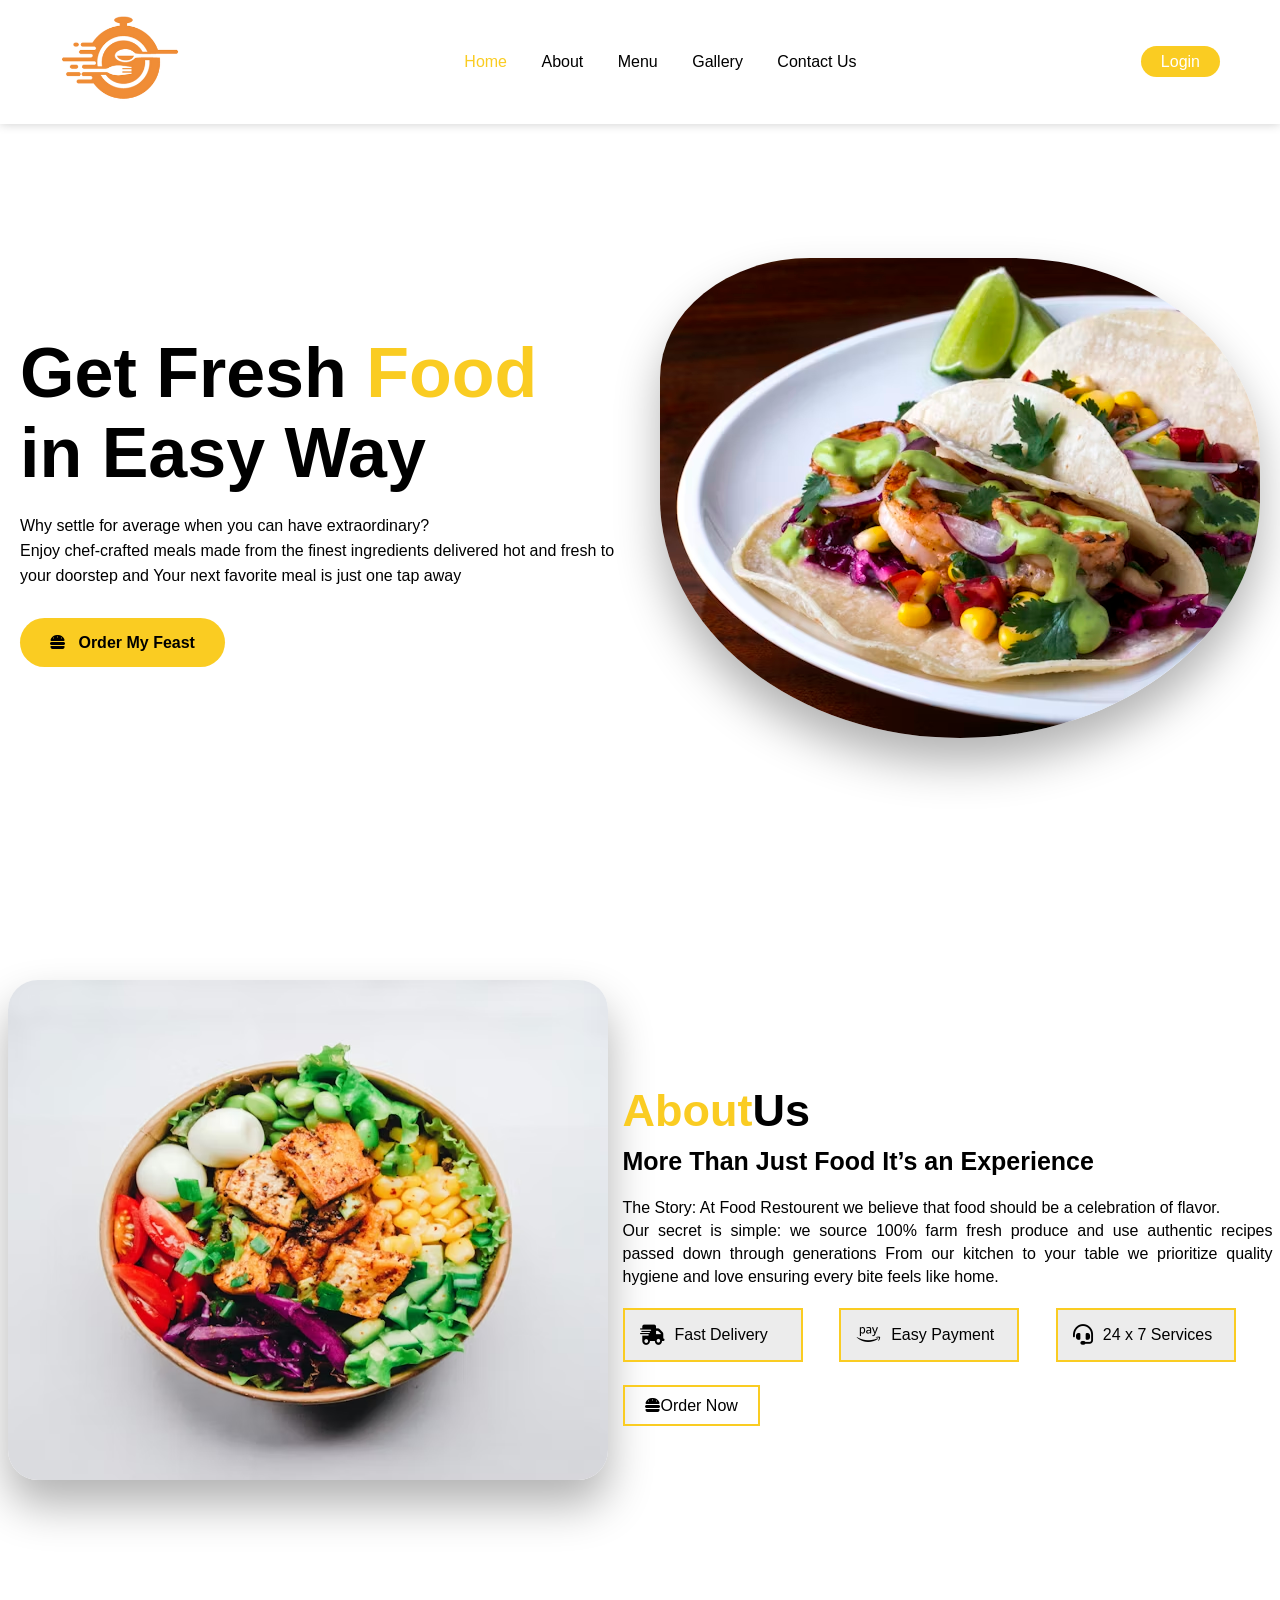
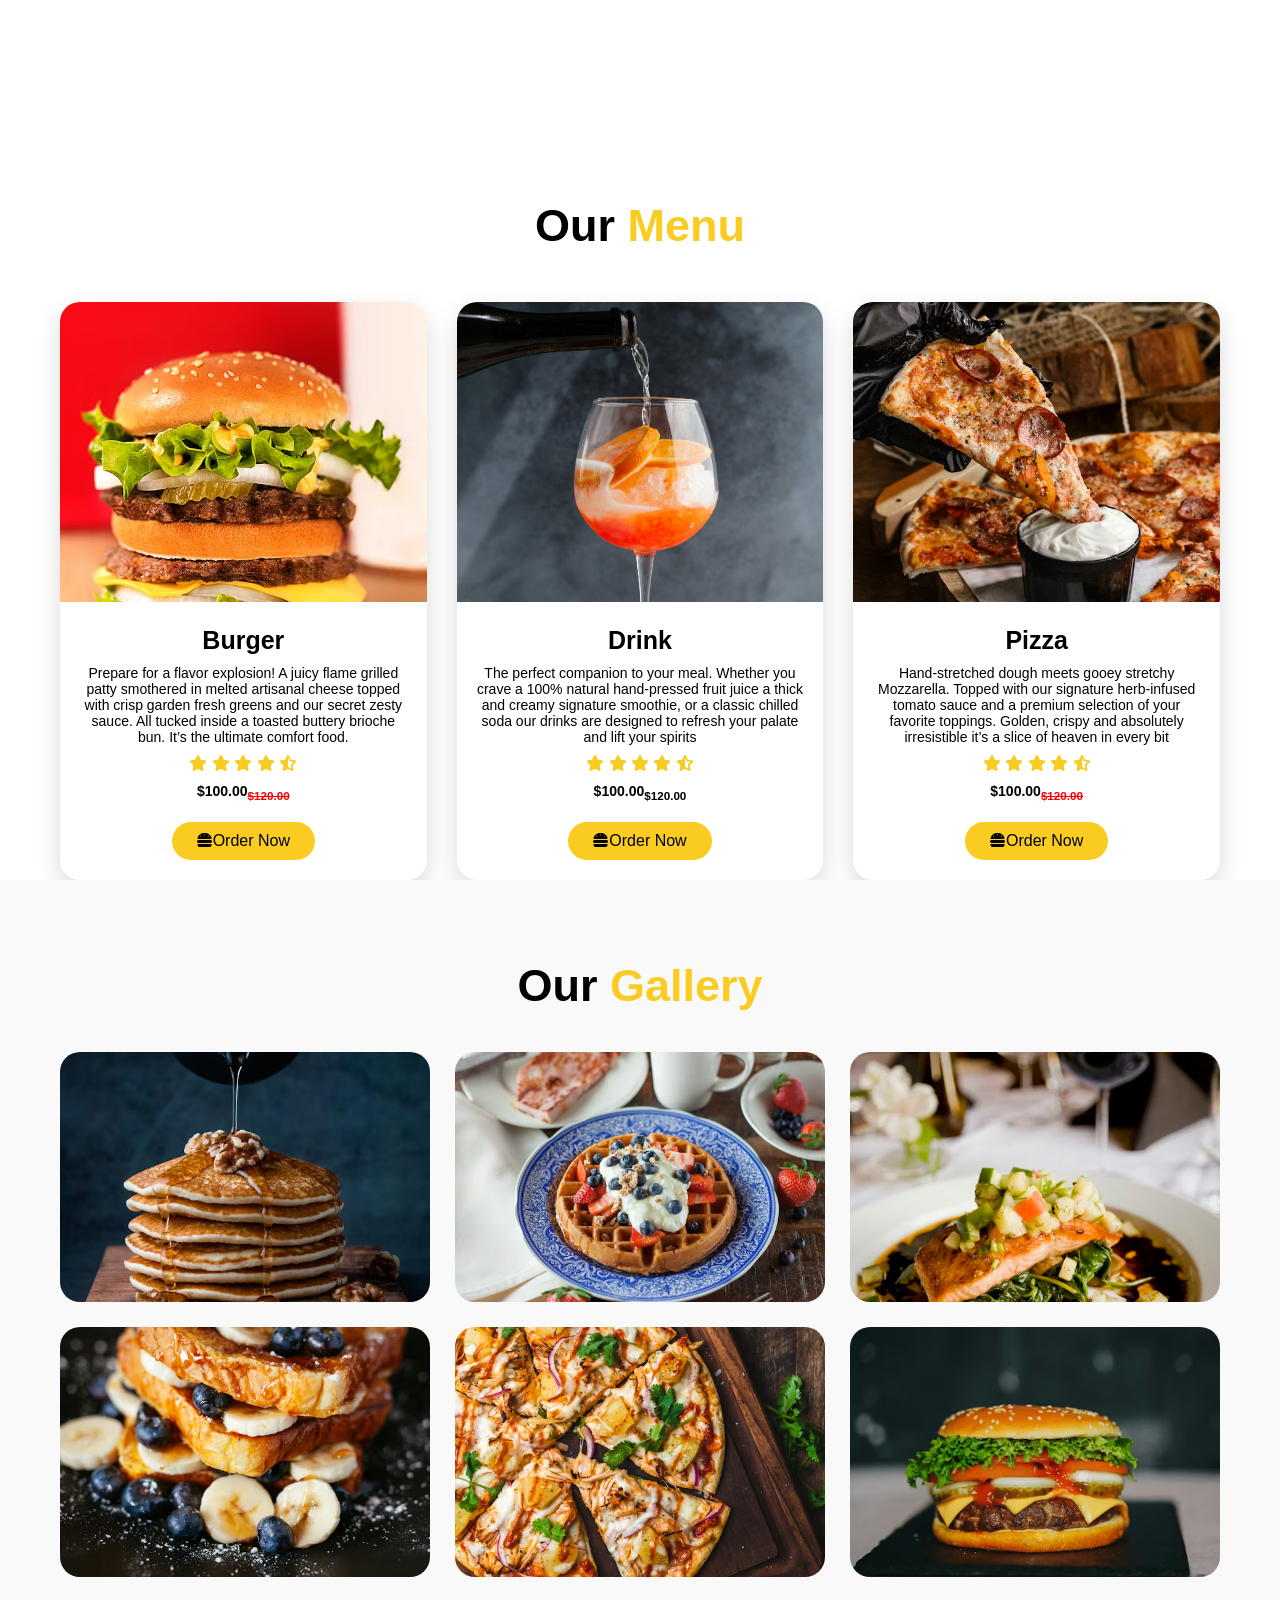
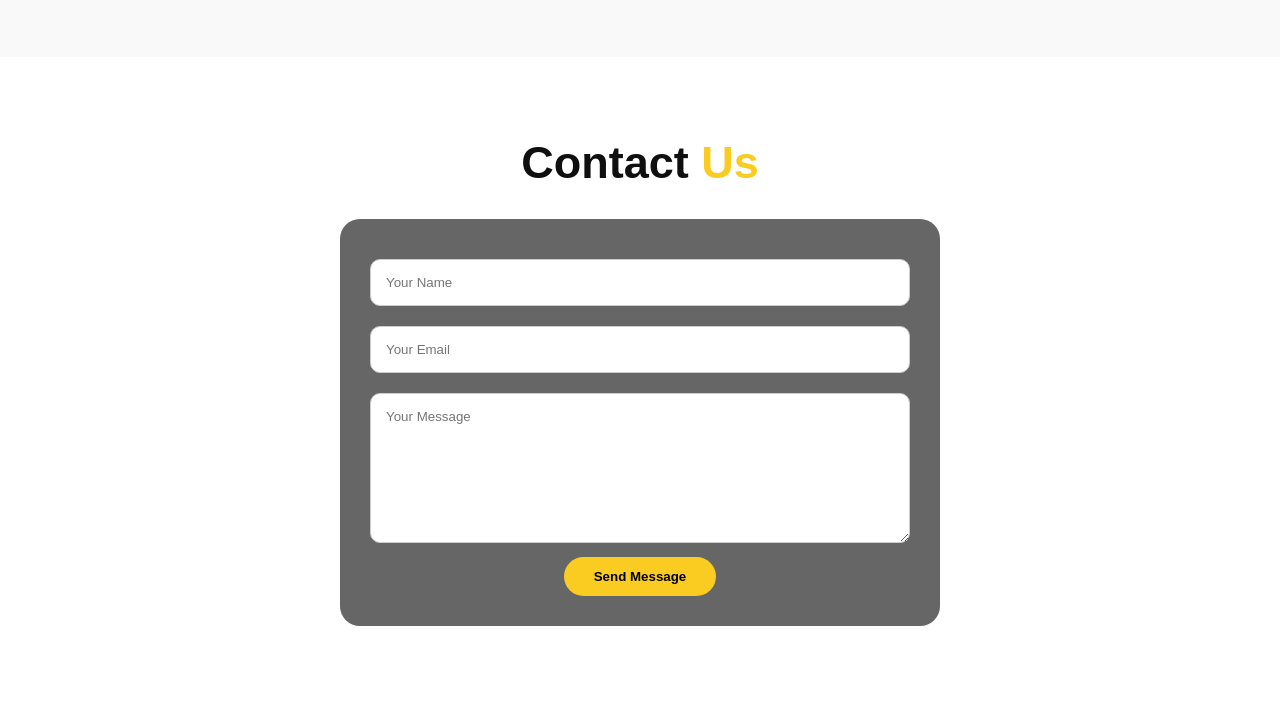
==== index.html @ d90eed45 "Add files via upload" ====
<!DOCTYPE html>

<head>
    <meta charset="UTF-8">
    <meta http-equiv="X-UA-Compatible" content="IE=edge">
    <meta name="viewport" content="width=device-width, initial-scale=1.0">
    <title>Food Website</title>

    <link rel="stylesheet" href="style.css">
    <link rel="stylesheet" href="">
    <link rel="stylesheet" href="">
    <link rel="shortcut icon" href="download.png">

    <link rel="stylesheet"
     href="https://cdnjs.cloudflare.com/ajax/libs/font-awesome/6.5.1/css/all.min.css">
</head>
<body>

<section id="Home">

    <!-- NAVBAR -->
    <nav>
        <div class="logo">
            <a href="index.html">
                <img src="download.png" alt="logo">
            </a>
        </div>

        <ul>
            <li><a href="#Home" class="action">Home</a></li>
            <li><a href="#About">About</a></li>
            <li><a href="#Menu">Menu</a></li>
            <li><a href="#Gallery">Gallery</a></li>
            <li><a href="#contact">Contact Us</a></li>
        </ul>

        <div class="login">
            <a href="login.html">Login</a>
        </div>
    </nav>

    <!-- MAIN CONTENT -->
    <div class="main">
        <div class="main_text">
            <h1>Get Fresh <span>Food</span><br>in Easy Way</h1>

            <p>
                Why settle for average when you can have extraordinary? <br>
                Enjoy chef-crafted meals made from the finest ingredients delivered hot and fresh to your doorstep and
                Your next favorite meal is just one tap away <br>

            <a href="login & signup form.html" class="btn">
    <i class="fa-solid fa-burger"></i> Order My Feast
            </a>
        </div>

        <div class="main_image">
            <img src="photo-1611250188496-e966043a0629.avif" alt="food">
        </div>
    </div>

</section>


<!---About---->
<div id="About" class="about">
    <div class="about_main">
        <div class="about_image">
            <img src="photo-1546069901-ba9599a7e63c.avif">
        </div>
        <div class="about_text">
            <h1><span>About</span>Us</h1>
            <h3>More Than Just Food It’s an Experience</h3>
            <p>
                 The Story: At Food Restourent we believe that food should be a celebration of flavor. <br>
                Our secret is simple: we source 100% farm fresh produce and use authentic recipes passed down through generations From our kitchen to your table we prioritize quality hygiene and love ensuring every bite feels like home.
            </p>

            <div class="about_services">


                <div class="s_1">
                    <i class="fa-solid fa-truck-fast"></i>
                    <a href="order form.html">Fast Delivery</a>
                </div>

                <div class="s_1">
                    <i class="fa-brands fa-amazon-pay"></i>
                    <a href="#">Easy Payment</a>
                </div>

                <div class="s_1">
                    <i class="fa-solid fa-headset"></i>
                    <a href="#">24 x 7 Services</a>
                </div>

            </div>
            <a href="login & signup form.html" class="about_btn">
                <i class="fa-solid fa-burger"></i>Order Now

            </a>
            
        </div>

    </div>
</div>

    <!--Menu-->
<div id="Menu" class="menu">
        <h1>Our <span>Menu</span></h1>
        <div class="menu_box">

            <div class="menu_card">

                <div class="menu_img">
                    <img src="premium_photo-1683619761492-639240d29bb5.avif">
                </div>

                <div class="menu_text">
                    <h2>Burger</h2>
                    <p>
                        Prepare for a flavor explosion! A juicy flame grilled patty smothered in melted artisanal cheese topped with crisp garden fresh greens and our secret zesty sauce.
                        All tucked inside a toasted buttery brioche bun. 
                        It’s the ultimate comfort food.


                    </p>
                    <div class="menu_icon">
                        <i class="fa-solid fa-star"></i>
                        <i class="fa-solid fa-star"></i>
                        <i class="fa-solid fa-star"></i>
                        <i class="fa-solid fa-star"></i>
                        <i class="fa-solid fa-star-half-stroke"></i>
                    </div>
                    <p class="price">$100.00<sub><del>$120.00</del></sub></p>
                    <a href="login & signup form.html"  class="menu_btn"><i class="fa-solid fa-burger"></i>Order Now</a>

                </div>
            </div>

            <div class="menu_card">

                <div class="menu_img">
                    <img src="photo-1560512823-829485b8bf24.avif">
                </div>

                <div class="menu_text">
                    <h2>Drink</h2>
                    <p>
                        The perfect companion to your meal. Whether you crave a 100% natural hand-pressed fruit juice
                        a thick and creamy signature smoothie, or a classic chilled soda our drinks are designed to refresh your palate and lift your spirits
                    </p>
                    <div class="menu_icon">
                        <i class="fa-solid fa-star"></i>
                        <i class="fa-solid fa-star"></i>
                        <i class="fa-solid fa-star"></i>
                        <i class="fa-solid fa-star"></i>
                        <i class="fa-solid fa-star-half-stroke"></i>
                    </div>
                    <p class="price">$100.00<sub><dell>$120.00</dell></sub></p>
                    <a href="login & signup form.html"  class="menu_btn"><i class="fa-solid fa-burger"></i>Order Now</a>

                </div>
            </div>

            <div class="menu_card">

                <div class="menu_img">
                    <img src="premium_photo-1667682942060-977925f9a54b.avif">
                </div>

                <div class="menu_text">
                    <h2>Pizza</h2>
                    <p>
                       Hand-stretched dough meets gooey stretchy Mozzarella. Topped with our signature herb-infused tomato sauce and a premium selection of your favorite toppings. 
                       Golden, crispy and absolutely irresistible it’s a slice of heaven in every bit

                    </p>
                    <div class="menu_icon">
                        <i class="fa-solid fa-star"></i>
                        <i class="fa-solid fa-star"></i>
                        <i class="fa-solid fa-star"></i>
                        <i class="fa-solid fa-star"></i>
                        <i class="fa-solid fa-star-half-stroke"></i>
                    </div>
                    <p class="price">$100.00<sub><del>$120.00</del></sub></p>
                    <a href="order form.html"  class="menu_btn">
                        <i class="fa-solid fa-burger"></i>Order Now</a>

                </div>
            </div>
        </div>
    </div>

    <!-- Gallery -->
<div id="Gallery" class="gallery">
    <h1>Our <span>Gallery</span></h1>
    <div class="gallery_box">
        <img src="photo-1554520735-0a6b8b6ce8b7.avif">
        <img src="photo-1459789034005-ba29c5783491.avif">
        <img src="photo-1467003909585-2f8a72700288.avif">
        <img src="photo-1484723091739-30a097e8f929.avif">
        <img src="photo-1565299624946-b28f40a0ae38.avif">
        <img src="photo-1610970878459-a0e464d7592b.avif">
    </div>
</div>

<!-- Contact Us -->
<div id="Contact" class="contact us">
    <h1>Contact <span>Us</span></h1>
    <div class="contact_form">
        <input type="text" placeholder="Your Name">
        <input type="email" placeholder="Your Email">
        <textarea placeholder="Your Message"></textarea>
        <button>Send Message</button>
    </div>
</div>
    <script src="script.js"></script>
</body>
---- style.css ----
*{
    margin: 0;
    padding: 0;
    box-sizing: border-box;
    font-family: sans-serif;
}

/* ================= NAVBAR ================= */
section nav{
    display: flex;
    align-items: center;
    justify-content: space-between;
    padding: 0 60px;
    background: #fff;
    position: fixed;
    top: 0;
    left: 0;
    width: 100%;
    z-index: 1000;
    box-shadow: 0 0 10px rgba(0,0,0,0.2);
    transition: 0.3s;
}

section nav .logo img{
    width: 120px;
}

section nav ul{
    list-style: none;
}

section nav ul li{
    display: inline-block;
    margin: 0 15px;
}

section nav ul li a{
    color: #000;
    text-decoration: none;
    transition: 0.3s;
}

section nav ul li a:hover,
section nav ul li a.action{
    color: #facc22;
}

section nav .login a{
    background: #facc22;
    color: #fff;
    padding: 7px 20px;
    border-radius: 20px;
    text-decoration: none;
    transition: 0.3s;
}

section nav .login a:hover{
    background: #000;
    text-align: bold;
}

/* ================= MAIN ================= */
section{
    padding-top: 100px;
}

section .main{
    display: flex;
    align-items: center;
    justify-content: space-around;
    min-height: calc(100vh - 100px);
}

section .main .main_text h1{
    font-size: 70px;
    color: #000;
}

section .main .main_text h1 span{
    color: #facc22;
}

section .main .main_text p{
    width: 600px;
    margin-top: 20px;
    line-height: 25px;
}

section .main .main_text .btn{
    display: inline-block;
    margin-top: 30px;
    background: #facc22;
    color: #000;
    padding: 12px 30px;
    text-decoration: none;
    border-radius: 50px;
    font-weight: 600;
    transition: 0.3s;
}

section .main .main_text .btn i{
    margin-right: 8px;
}

section .main .main_text .btn:hover{
    background: #000;
    color: #fff;
}

/* MAIN IMAGE */
section .main .main_image img{
    width: 600px;
    border-radius: 30% 50% 60% 60%;
    box-shadow: 0 25px 45px rgba(0,0,0,0.3);
    animation: animate 6s ease-in-out infinite;
    color: #;
}

/* ================= ABOUT ================= */
.about{
    width: 100%;
    height: 100vh;
    padding: 80px 0;
    background-size: cover;
    background-position: center;
}

.about .about_main{
    display: flex;
    align-items: center;
    justify-content: space-around;
}

.about .about_main .about_image img{
    width: 600px;
    height: 500px;
    border-radius: 30px;
    box-shadow: 0 25px 45px rgba(0,0,0,0.3);
    transition: 0.4s;
}

.about .about_main .about_image img:hover{
    transform: scale(1.05);
}

.about .about_main .about_text h1{
    font-size: 45px;
}

.about .about_main .about_text h1 span{
    color: #facc22;
}

.about .about_main .about_text h3{
    margin-top: 10px;
    font-size: 25px;
}

.about .about_main .about_text p{
    width: 650px;
    margin-top: 20px;
    line-height: 23px;
    text-align: justify;
}

.about .about_main .about_text .about_services{
    margin-top: 20px;
    display: grid;
    grid-template-columns: 1fr 1fr 1fr;
}

.about .about_main .about_text .about_services .s_1{
    display: flex;
    align-items: center;
    width: 180px;
    background: #ececec;
    padding: 10px;
    border: 2px solid #facc22;
    cursor: pointer;
}

.about .about_main .about_text .about_services .s_1 i{
    color: #000;
    margin: 5px 10px 5px 5px;
    font-size: 20px;
    transition: 0.3s;
}
.about .about_main .about_text .about_services .s_1:hover i{
    color: #facc22;
}
.about .about_main .about_text .about_services .s_1 a{
    text-decoration: none;
    color: #000;
    font-size: 16px;
}

.about .about_main .about_text .about_btn{
    position: relative;
    top: 35px;
    padding: 10px 20px;
    border: 2px solid #facc22;
    text-decoration: none;
    color: #000;
    z-index: 5;
    transition: 0.3s;
}

.about .about_main .about_text .about_btn:hover{
    color: #fff;
}
.about .about_main .about_text .about_btn::before{
    content: '';
    position: absolute;
    top: 0;
    left: 0;
    width: 0;
    height: 100%;
    z-index: -1;
    background: #facc22;
    transition: 0.3s;
}
.about .about_main .about_text .about_btn:hover::before{
    top: unset;
    width: 100%;
    bottom: 0;
}

/* ================= MENU ================= */
.menu h1{
    text-align: center;
    font-size: 45px;
    margin-bottom: 50px;
    gap: 0;
}

.menu h1 span{
    color: #facc22;
}

.menu .menu_box{
    display: grid;
    grid-template-columns: repeat(3, 1fr);
    gap: 30px;
    padding: 0 60px;
}

.menu .menu_card{
    background: #fff;
    border-radius: 20px;
    box-shadow: 0 10px 25px rgba(0,0,0,0.15);
    overflow: hidden;
    transition: 0.3s;
}

.menu .menu_card:hover{
    transform: translateY(-10px);
}

.menu .menu_img img{
    width: 100%;
    height: 300px;
    object-fit: cover;
}

.menu .menu_text{
    padding: 20px;
    text-align: center;
}

.menu .menu_text h2{
    font-size: 25px;
}

.menu .menu_text p{
    font-size: 14px;
    margin: 10px 0;
}

.menu .menu_icon i{
    color: #facc22;
}

.menu .price{
    font-size: 20px;
    font-weight: bold;
    margin: 10px 0;
}

.menu .price del{
    color: red;
}

.menu .menu_btn{
    display: inline-block;
    margin-top: 10px;
    padding: 10px 25px;
    background: #facc22;
    color: #000;
    text-decoration: none;
    border-radius: 30px;
    transition: 0.3s;
}

.menu .menu_btn:hover{
    background: #000;
    color: #fff;
}


/* ================= GALLERY ================= */
.gallery{
    padding:80px 60px;
    background:#f9f9f9;
    gap: 0;
}

.gallery h1{
    text-align:center;
    font-size:45px;
    margin-bottom:40px;
}

.gallery h1 span{
    color:#facc22;
}

.gallery_box{
    display:grid;
    grid-template-columns:repeat(3,1fr);
    gap: 25px;
}

.gallery_box img{
    width:100%;
    height:250px;
    object-fit:cover;
    border-radius:20px;
    transition:0.3s;
}

.gallery_box img:hover{
    transform:scale(1.05);
}


.contact{
    padding: 80px 60px;
    text-align: center;
    background: url("OIP(2).webp") center center;
    background-size: cover;
    color: #0f0f0f; 
}

.contact h1{
    font-size: 45px;
    margin-bottom: 30px;
}

.contact h1 span{
    color:#facc22;
}

.contact_form{
    max-width: 600px;
    margin: auto;
    background: rgba(0, 0, 0, 0.6);
    padding: 30px;
    border-radius: 20px;
}

.contact_form input,
.contact_form textarea{
    width: 100%;
    padding: 15px;
    margin: 10px 0;
    border-radius: 10px;
    border: 1px solid #ccc;
}

.contact_form textarea{
    height: 150px;
}

.contact_form button{
    padding: 12px 30px;
    border: none;
    background: #facc22;
    border-radius: 25px;
    font-weight: bold;
    cursor: pointer;
    transition: 0.3s;
}

.contact_form button:hover{
    background: #000;
    color: #fff;
}

/* ================= BACK TO TOP ================= */
.back-to-top {
    position: fixed;
    right: 20px;
    bottom: 20px;
    background: #facc22;
    color: #000;
    padding: 10px 15px;
    border-radius: 50%;
    text-decoration: none;
    font-size: 20px;
    display: none;
    z-index: 1000;
    transition: 0.3s;
}

.back-to-top:hover {
    background: #000;
    color: #fff;
}


/* ================= ANIMATION ================= */
@keyframes animate{
    0%{transform: scale(1.05);}
    50%{transform: scale(1);}
    100%{transform: scale(1.05);}
}

section, .about, .menu, .gallery, .contact{
    opacity: 0;
    transform: translateY(50px);
    transition: all 1s ease;
}

.show{
    opacity: 1;
    transform: translateY(0);
}

/* ================= RESPONSIVE ================= */
@media(max-width: 768px){
    section .main{
        flex-direction: column;
        text-align: center;
    }

    section .main .main_text p,
    .about .about_main .about_text p{
        width: 100%;
    }

    section .main .main_image img,
    .about .about_main .about_image img{
        width: 90%;
        margin-top: 30px;
    }

    section nav{
        padding: 0 30px;
    }

    .menu .menu_box,
    .gallery_box{
        grid-template-columns: 1fr;
    }
}
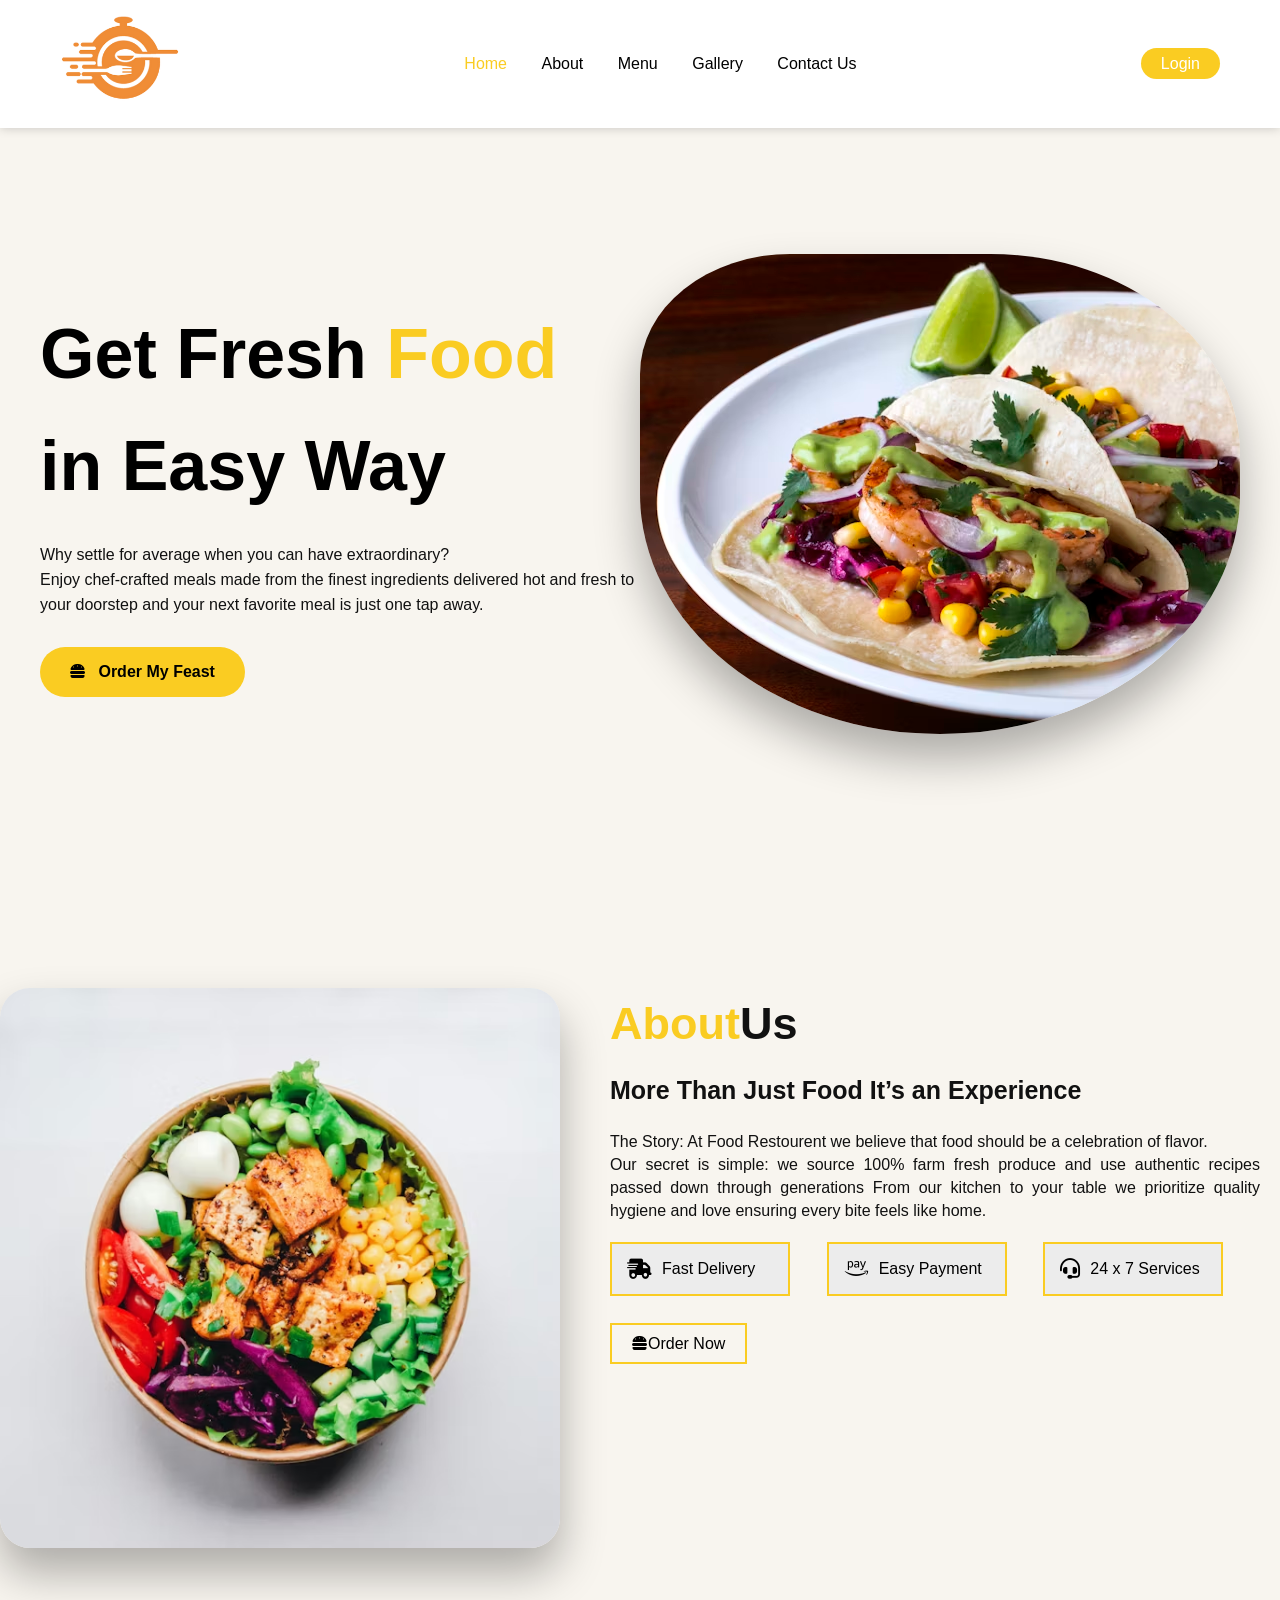
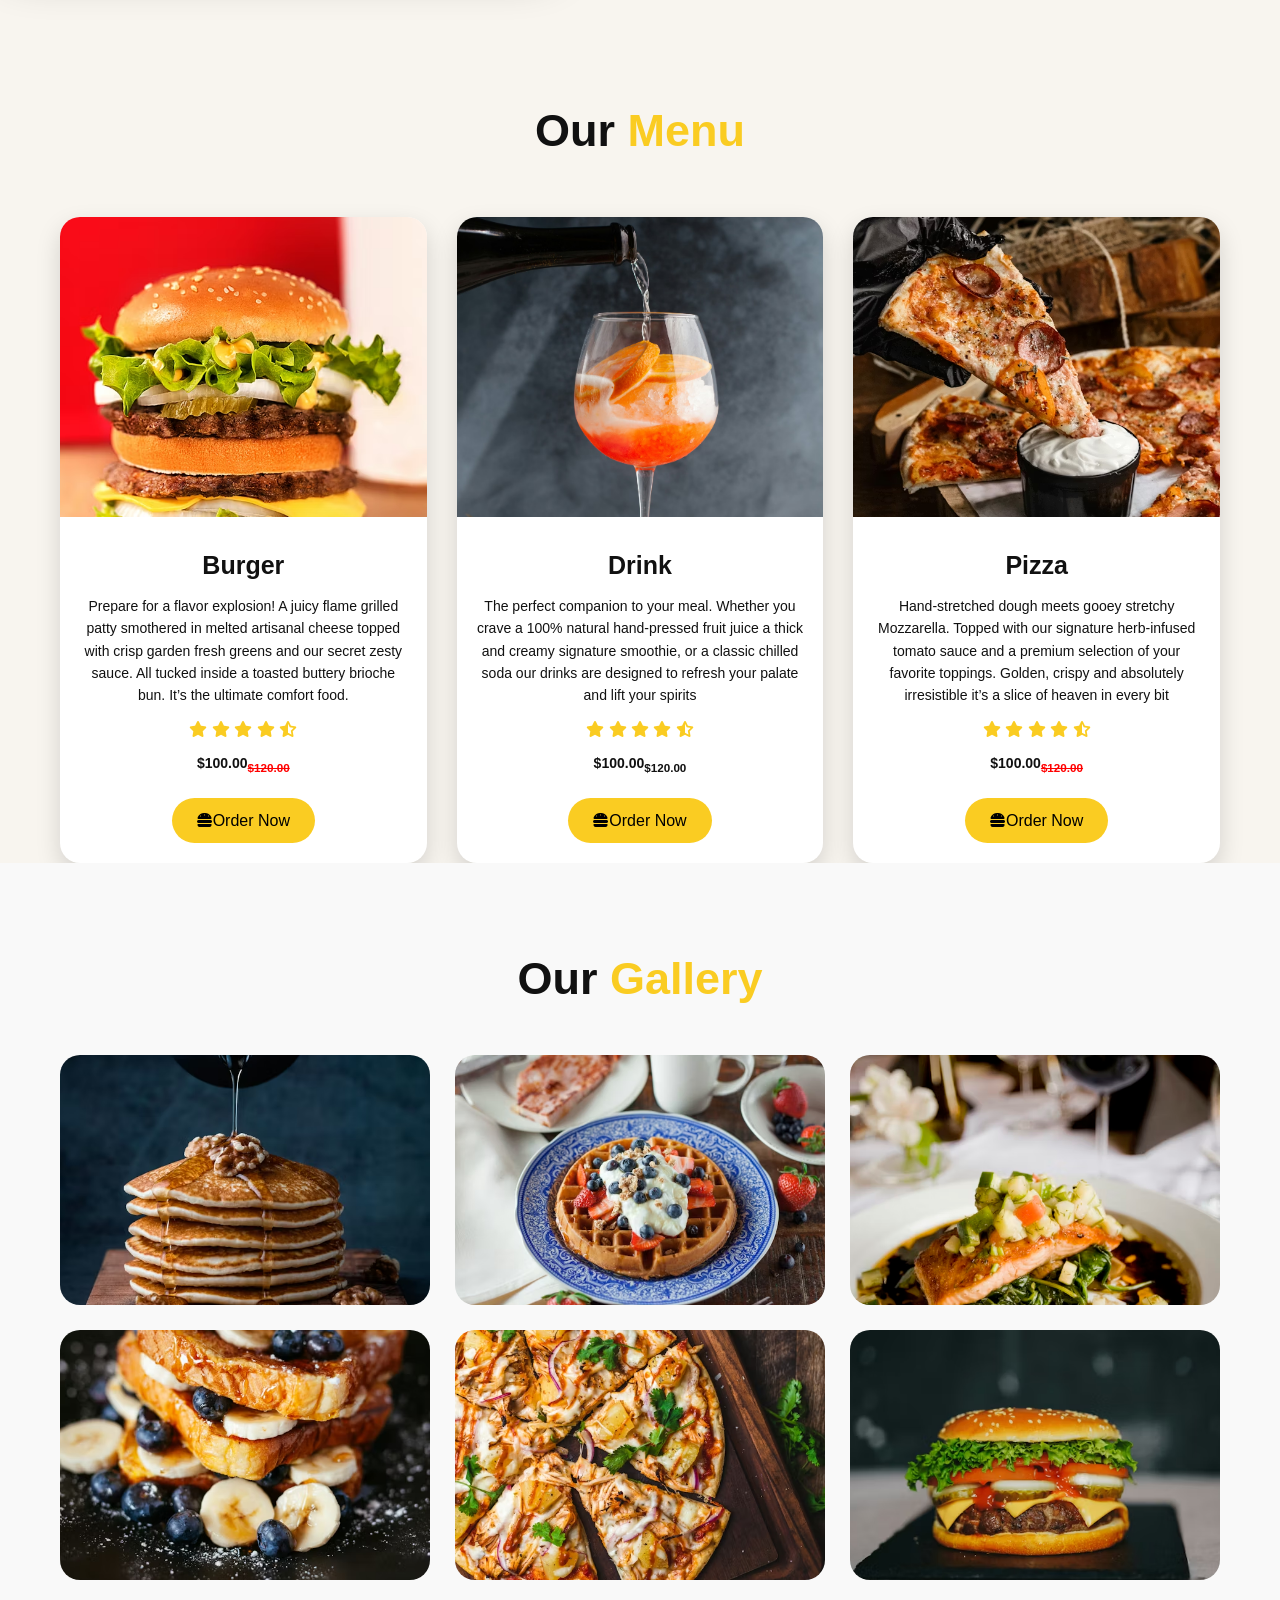
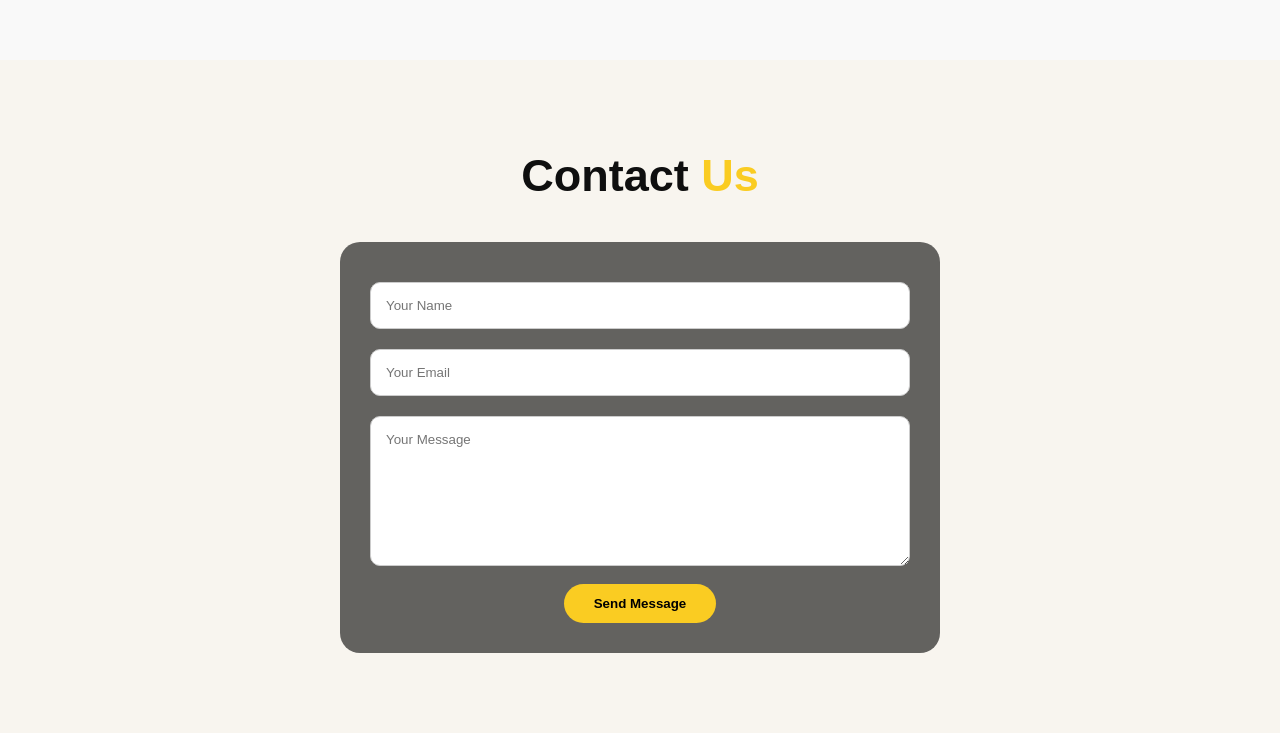
==== commit 8b72a2b4: "responsive navbar" ====
--- a/index.html
+++ b/index.html
@@ -7,8 +7,6 @@
     <title>Food Website</title>
 
     <link rel="stylesheet" href="style.css">
-    <link rel="stylesheet" href="">
-    <link rel="stylesheet" href="">
     <link rel="shortcut icon" href="download.png">
 
     <link rel="stylesheet"
@@ -16,7 +14,7 @@
 </head>
 <body>
 
-<section id="Home">
+<section id="Home" class="home">
 
     <!-- NAVBAR -->
     <nav>
@@ -26,7 +24,7 @@
             </a>
         </div>
 
-        <ul>
+        <ul id="nav-links">
             <li><a href="#Home" class="action">Home</a></li>
             <li><a href="#About">About</a></li>
             <li><a href="#Menu">Menu</a></li>
@@ -34,6 +32,9 @@
             <li><a href="#contact">Contact Us</a></li>
         </ul>
 
+        <div class="menu-toggle" id="menu-toggle">
+            <i class="fa-solid fa-bars"></i>
+        </div>
         <div class="login">
             <a href="login.html">Login</a>
         </div>
@@ -47,15 +48,16 @@
             <p>
                 Why settle for average when you can have extraordinary? <br>
                 Enjoy chef-crafted meals made from the finest ingredients delivered hot and fresh to your doorstep and
-                Your next favorite meal is just one tap away <br>
+                your next favorite meal is just one tap away.
+            </p>
 
             <a href="login & signup form.html" class="btn">
-    <i class="fa-solid fa-burger"></i> Order My Feast
+                <i class="fa-solid fa-burger"></i> Order My Feast
             </a>
         </div>
 
         <div class="main_image">
-            <img src="photo-1611250188496-e966043a0629.avif" alt="food">
+            <img src="photo-1611250188496-e966043a0629.avif" alt="food" loading="lazy">
         </div>
     </div>
 
@@ -66,7 +68,7 @@
 <div id="About" class="about">
     <div class="about_main">
         <div class="about_image">
-            <img src="photo-1546069901-ba9599a7e63c.avif">
+            <img src="photo-1546069901-ba9599a7e63c.avif" loading="lazy">
         </div>
         <div class="about_text">
             <h1><span>About</span>Us</h1>
@@ -113,7 +115,7 @@
             <div class="menu_card">
 
                 <div class="menu_img">
-                    <img src="premium_photo-1683619761492-639240d29bb5.avif">
+                    <img src="premium_photo-1683619761492-639240d29bb5.avif" loading="lazy">
                 </div>
 
                 <div class="menu_text">
@@ -141,7 +143,7 @@
             <div class="menu_card">
 
                 <div class="menu_img">
-                    <img src="photo-1560512823-829485b8bf24.avif">
+                    <img src="photo-1560512823-829485b8bf24.avif" loading="lazy">
                 </div>
 
                 <div class="menu_text">
@@ -166,7 +168,7 @@
             <div class="menu_card">
 
                 <div class="menu_img">
-                    <img src="premium_photo-1667682942060-977925f9a54b.avif">
+                    <img src="premium_photo-1667682942060-977925f9a54b.avif" loading="lazy">
                 </div>
 
                 <div class="menu_text">
@@ -196,17 +198,17 @@
 <div id="Gallery" class="gallery">
     <h1>Our <span>Gallery</span></h1>
     <div class="gallery_box">
-        <img src="photo-1554520735-0a6b8b6ce8b7.avif">
-        <img src="photo-1459789034005-ba29c5783491.avif">
-        <img src="photo-1467003909585-2f8a72700288.avif">
-        <img src="photo-1484723091739-30a097e8f929.avif">
-        <img src="photo-1565299624946-b28f40a0ae38.avif">
-        <img src="photo-1610970878459-a0e464d7592b.avif">
+        <img src="photo-1554520735-0a6b8b6ce8b7.avif" loading="lazy">
+        <img src="photo-1459789034005-ba29c5783491.avif" loading="lazy">
+        <img src="photo-1467003909585-2f8a72700288.avif" loading="lazy">
+        <img src="photo-1484723091739-30a097e8f929.avif" loading="lazy">
+        <img src="photo-1565299624946-b28f40a0ae38.avif" loading="lazy">
+        <img src="photo-1610970878459-a0e464d7592b.avif" loading="lazy">
     </div>
 </div>
 
 <!-- Contact Us -->
-<div id="Contact" class="contact us">
+<div id="contact" class="contact us">
     <h1>Contact <span>Us</span></h1>
     <div class="contact_form">
         <input type="text" placeholder="Your Name">
--- a/style.css
+++ b/style.css
@@ -5,12 +5,29 @@
     font-family: sans-serif;
 }
 
+body {
+    background: #f8f5ef;
+    color: #111;
+    line-height: 1.6;
+}
+
 /* ================= NAVBAR ================= */
+section nav{
+    background: rgba(255,255,255,0.96);
+    backdrop-filter: blur(10px);
+}
+
+.home{
+    padding: 20px;
+    margin: 0;
+    padding: 0;
+}
 section nav{
     display: flex;
     align-items: center;
     justify-content: space-between;
     padding: 0 60px;
+    min-height: 72px;
     background: #fff;
     position: fixed;
     top: 0;
@@ -19,6 +36,7 @@
     z-index: 1000;
     box-shadow: 0 0 10px rgba(0,0,0,0.2);
     transition: 0.3s;
+    position: relative;
 }
 
 section nav .logo img{
@@ -59,16 +77,27 @@
     text-align: bold;
 }
 
+.menu-toggle{
+    display:none;
+    font-size:28px;
+    cursor:pointer;
+}
+
 /* ================= MAIN ================= */
 section{
-    padding-top: 100px;
+    padding-top: 120px;
 }
 
 section .main{
     display: flex;
     align-items: center;
     justify-content: space-around;
-    min-height: calc(100vh - 100px);
+    min-height: calc(100vh - 120px);
+    padding-bottom: 40px;
+}
+
+section .main .main_text{
+    max-width: 520px;
 }
 
 section .main .main_text h1{
@@ -113,27 +142,39 @@
     border-radius: 30% 50% 60% 60%;
     box-shadow: 0 25px 45px rgba(0,0,0,0.3);
     animation: animate 6s ease-in-out infinite;
-    color: #;
+    color: #facc22;
 }
 
 /* ================= ABOUT ================= */
 .about{
     width: 100%;
-    height: 100vh;
-    padding: 80px 0;
+    padding: 80px 0 100px;
     background-size: cover;
     background-position: center;
 }
 
 .about .about_main{
     display: flex;
-    align-items: center;
+    align-items: flex-start;
     justify-content: space-around;
+    gap: 30px;
+}
+
+.about .about_main .about_image{
+    width: 100%;
+    max-width: 620px;
+}
+
+.about .about_text{
+    width: 100%;
+    max-width: 700px;
+    padding: 0 20px;
 }
 
 .about .about_main .about_image img{
-    width: 600px;
-    height: 500px;
+    width: 100%;
+    max-width: 600px;
+    height: auto;
     border-radius: 30px;
     box-shadow: 0 25px 45px rgba(0,0,0,0.3);
     transition: 0.4s;
@@ -229,6 +270,7 @@
 .menu h1{
     text-align: center;
     font-size: 45px;
+    margin-top: 40px;
     margin-bottom: 50px;
     gap: 0;
 }
@@ -426,9 +468,10 @@
 }
 
 section, .about, .menu, .gallery, .contact{
-    opacity: 0;
-    transform: translateY(50px);
+    opacity: 1;
+    transform: translateY(0);
     transition: all 1s ease;
+    scroll-margin-top: 140px;
 }
 
 .show{
@@ -437,30 +480,184 @@
 }
 
 /* ================= RESPONSIVE ================= */
-@media(max-width: 768px){
-    section .main{
+@media (max-width: 768px) {
+
+    section nav {
+        padding: 12px 16px;
+        justify-content: center;
+    }
+
+    .menu-toggle {
+        display: block;
+        position: absolute;
+        left: 16px;
+        top: 50%;
+        transform: translateY(-50%);
+        z-index: 1100;
+        color: #000;
+    }
+
+    section nav .logo {
+        display: inline-flex;
+        justify-content: center;
+        width: 100%;
+    }
+
+    section nav .logo img {
+        width: 100px;
+    }
+
+    section nav ul {
+        display: none;
+        flex-direction: column;
+        position: absolute;
+        top: 70px;
+        left: 16px;
+        right: 16px;
+        width: auto;
+        background: #fff;
+        padding: 20px;
+        border-radius: 16px;
+        box-shadow: 0 8px 24px rgba(0, 0, 0, 0.16);
+    }
+
+    section nav ul.active {
+        display: flex;
+    }
+
+    section nav ul li {
+        margin: 10px 0;
+        text-align: left;
+    }
+
+    section nav .login {
+        position: absolute;
+        right: 16px;
+        top: 50%;
+        transform: translateY(-50%);
+    }
+
+    section .main {
         flex-direction: column;
         text-align: center;
-    }
-
-    section .main .main_text p,
-    .about .about_main .about_text p{
-        width: 100%;
-    }
-
-    section .main .main_image img,
-    .about .about_main .about_image img{
-        width: 90%;
-        margin-top: 30px;
-    }
-
-    section nav{
-        padding: 0 30px;
-    }
-
-    .menu .menu_box,
-    .gallery_box{
+        padding: 60px 20px 80px;
+    }
+
+    section .main .main_text{
+        margin: 0 auto;
+        padding: 0 10px;
+    }
+
+    section .main .main_text h1 {
+        font-size: 34px;
+        line-height: 1.1;
+        margin-top: 10px;
+    }
+
+    section .main .main_text p {
+        width: 100%;
+        max-width: 520px;
+        margin: 20px auto 0;
+        font-size: 15px;
+        line-height: 1.8;
+    }
+
+    section .main .main_text .btn {
+        padding: 14px 28px;
+        font-size: 15px;
+    }
+
+    section .main .main_image {
+        width: 100%;
+        max-width: 360px;
+        margin: 28px auto 0;
+    }
+
+    section .main .main_image img {
+        width: 100%;
+        border-radius: 30px;
+        box-shadow: 0 18px 35px rgba(0, 0, 0, 0.16);
+    }
+
+    .about {
+        padding: 60px 16px 40px;
+    }
+
+    .about .about_main {
+        flex-direction: column;
+        gap: 30px;
+        padding: 0 10px;
+    }
+
+    .about .about_main .about_image img {
+        width: 100%;
+        max-width: 100%;
+        height: auto;
+    }
+
+    .about .about_main .about_text p {
+        width: 100%;
+        max-width: 100%;
+    }
+
+    .about .about_main .about_text h1 {
+        font-size: 32px;
+    }
+
+    .about .about_main .about_text h3 {
+        font-size: 20px;
+    }
+
+    .about .about_main .about_text p {
+        font-size: 16px;
+    }
+
+    .about .about_main .about_text .about_services {
         grid-template-columns: 1fr;
-    }
-}
-
+        gap: 16px;
+    }
+
+    .menu {
+        padding: 120px 0 40px;
+        border-top: 1px solid #f0e6d8;
+    }
+
+    .menu .menu_box {
+        grid-template-columns: 1fr;
+        padding: 0 16px;
+    }
+
+    .gallery {
+        padding: 60px 16px;
+    }
+
+    .gallery_box {
+        grid-template-columns: 1fr;
+    }
+
+    .gallery_box img {
+        height: auto;
+        aspect-ratio: 4 / 3;
+    }
+
+    .contact {
+        padding: 60px 16px 80px;
+    }
+
+    .contact_form {
+        width: 100%;
+        padding: 24px;
+        background: rgba(255, 255, 255, 0.95);
+        box-shadow: 0 18px 40px rgba(0, 0, 0, 0.08);
+    }
+
+    .contact_form input,
+    .contact_form textarea {
+        font-size: 15px;
+    }
+
+    .contact_form button {
+        width: 100%;
+        padding: 14px 0;
+    }
+}
